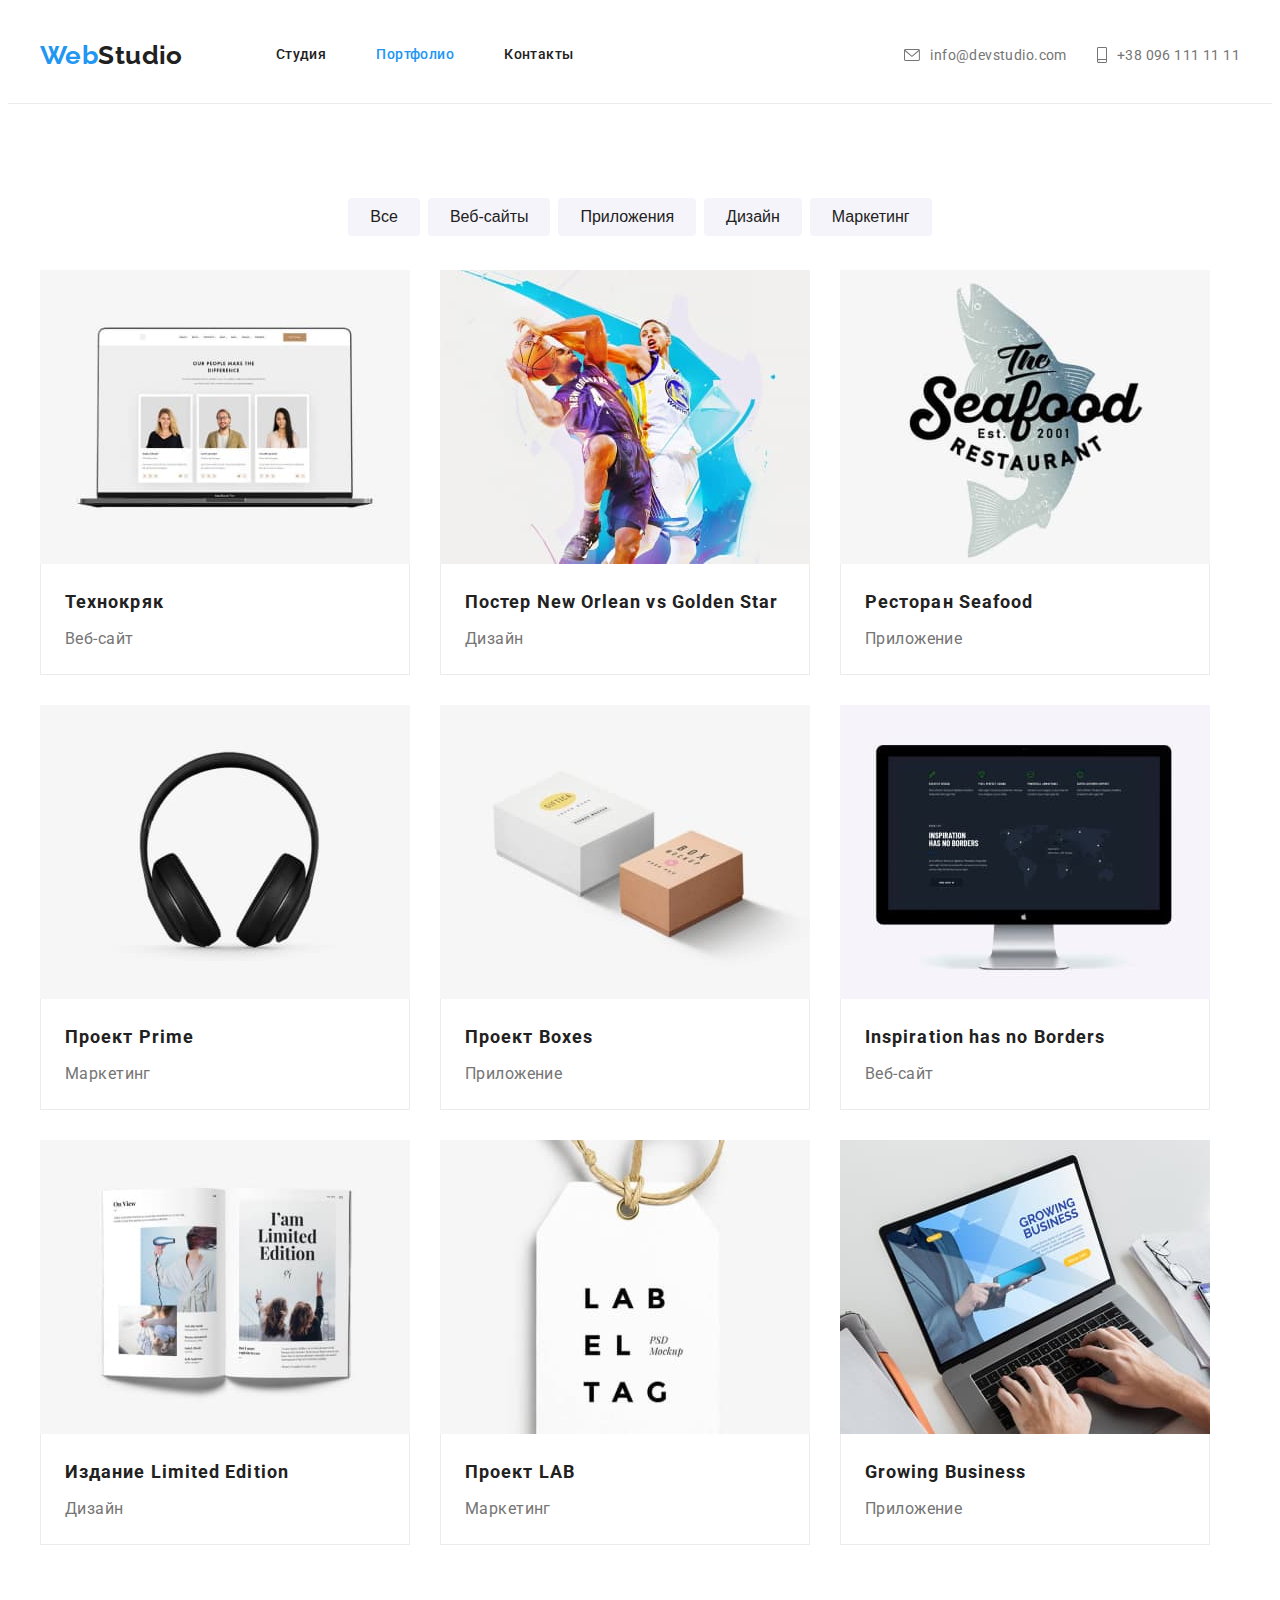
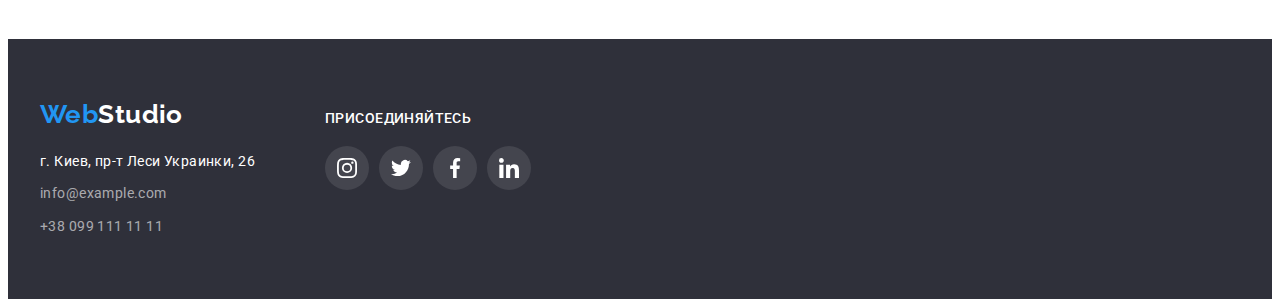
==== portfolio.html @ 48ccaeb3 "added hw-04 fiels" ====
<!DOCTYPE html>
<html lang="ru">
  <head>
    <meta charset="UTF-8" />
    <meta name="viewport" content="width=device-width, initial-scale=1.0" />
    <title>WebStudio</title>
    <link rel="preconnect" href="https://fonts.gstatic.com" />
    <link
      href="https://fonts.googleapis.com/css2?family=Raleway:wght@700&family=Roboto:wght@400;500;700;900&display=swap"
      rel="stylesheet"
    />
    <link
      rel="stylesheet"
      href="https://cdnjs.cloudflare.com/ajax/libs/modern-normalize/1.0.0/modern-normalize.min.css"
      integrity="sha512-ISS7cAi1PEhQ8jnbJpJZMd29NlhNj4AWYyLOSp2CE/CsHxTCu+r+t0D2yoJudVrd0/8fTVPUVDzY5Tvli75u/g=="
      crossorigin="anonymous"
    />
    <link rel="stylesheet" type="text/css" href="./css/common.css" />
    <link rel="stylesheet" type="text/css" href="./css/portfolio.css" />
  </head>
  <body>
    <!-- Header -->
    <header class="page-header">
      <div class="container">
        <nav class="header-nav">
          <a class="logo" href="./index.html">
            <span class="logo-accent">Web</span>Studio
          </a>
          <ul class="nav-list">
            <li class="nav-item">
              <a href="./index.html" class="link">Студия</a>
            </li>

            <li class="nav-item">
              <a href="./portfolio.html" class="link current">Портфолио</a>
            </li>

            <li class="nav-item">
              <a href="./contacts.html" class="link">Контакты</a>
            </li>
          </ul>
        </nav>
        <ul class="header-contacts">
          <li class="contacts-item">
            <a href="mailto:info@devstudio.com" class="link mail">
              <svg class="contacts-icon" width="16" height="12">
                <use href="./images/sprite.svg#icon-envelope" />
              </svg>
              info@devstudio.com
            </a>
          </li>

          <li class="contacts-item">
            <a href="tel:+380961111111" class="link tel">
              <svg class="contacts-icon" width="10" height="16">
                <use href="./images/sprite.svg#icon-smartphone" />
              </svg>
              +38 096 111 11 11</a
            >
          </li>
        </ul>
      </div>
    </header>
    <!-- Main -->
    <main>
      <!-- Poprtfolio section -->
      <section class="portfolio">
        <div class="container">
          <h1 class="visually-hidden">Portfolio</h1>
          <!-- Filter buttons list -->
          <ul class="filter">
            <li class="filter-item">
              <button class="btn">Все</button>
            </li>

            <li class="filter-item">
              <button class="btn">Веб-сайты</button>
            </li>

            <li class="filter-item">
              <button class="btn">Приложения</button>
            </li>

            <li class="filter-item">
              <button class="btn">Дизайн</button>
            </li>

            <li class="filter-item">
              <button class="btn">Маркетинг</button>
            </li>
          </ul>
          <!-- Projects list -->
          <ul class="portfolio-list">
            <li class="portfolio-item">
              <a class="portfolio-link" href="">
                <div class="thumb">
                  <img
                    class="item-image"
                    src="./images/portfolio/technocrack.jpg"
                    alt="Технокряк"
                    width="370"
                  />
                </div>

                <div class="text-wrapper">
                  <h2 class="portfolio-item-title">Технокряк</h2>
                  <p class="portfolio-item-subtitle">Веб-сайт</p>
                </div>
              </a>
            </li>

            <li class="portfolio-item">
              <a class="portfolio-link" href="">
                <div class="thumb">
                  <img
                    class="item-image"
                    src="./images/portfolio/no-vs-gs.jpg"
                    alt="New Orlean vs Golden Star"
                    width="370"
                  />
                </div>

                <div class="text-wrapper">
                  <h2 class="portfolio-item-title">
                    Постер New Orlean vs Golden Star
                  </h2>
                  <p class="portfolio-item-subtitle">Дизайн</p>
                </div>
              </a>
            </li>

            <li class="portfolio-item">
              <a class="portfolio-link" href="">
                <div class="thumb">
                  <img
                    class="item-image"
                    src="./images/portfolio/seafood.jpg"
                    alt="Ресторан Seafood"
                    width="370"
                  />
                </div>

                <div class="text-wrapper">
                  <h2 class="portfolio-item-title">Ресторан Seafood</h2>
                  <p class="portfolio-item-subtitle">Приложение</p>
                </div>
              </a>
            </li>

            <li class="portfolio-item">
              <a class="portfolio-link" href="">
                <div class="thumb">
                  <img
                    class="item-image"
                    src="./images/portfolio/prime.jpg"
                    alt="Проект Prime"
                    width="370"
                  />
                </div>

                <div class="text-wrapper">
                  <h2 class="portfolio-item-title">Проект Prime</h2>
                  <p class="portfolio-item-subtitle">Маркетинг</p>
                </div>
              </a>
            </li>

            <li class="portfolio-item">
              <a class="portfolio-link" href="">
                <div class="thumb">
                  <img
                    class="item-image"
                    src="./images/portfolio/boxes.jpg"
                    alt="Проект Boxes"
                    width="370"
                  />
                </div>

                <div class="text-wrapper">
                  <h2 class="portfolio-item-title">Проект Boxes</h2>
                  <p class="portfolio-item-subtitle">Приложение</p>
                </div>
              </a>
            </li>

            <li class="portfolio-item">
              <a class="portfolio-link" href="">
                <div class="thumb">
                  <img
                    class="item-image"
                    src="./images/portfolio/no-borders.jpg"
                    alt="Inspiration has no Borders"
                    width="370"
                  />
                </div>

                <div class="text-wrapper">
                  <h2 class="portfolio-item-title">
                    Inspiration has no Borders
                  </h2>
                  <p class="portfolio-item-subtitle">Веб-сайт</p>
                </div>
              </a>
            </li>

            <li class="portfolio-item last-item">
              <a class="portfolio-link" href="">
                <div class="thumb">
                  <img
                    class="item-image"
                    src="./images/portfolio/limited-edition.jpg"
                    alt="Издание Limited Edition"
                    width="370"
                  />
                </div>

                <div class="text-wrapper">
                  <h2 class="portfolio-item-title">Издание Limited Edition</h2>
                  <p class="portfolio-item-subtitle">Дизайн</p>
                </div>
              </a>
            </li>

            <li class="portfolio-item last-item">
              <a class="portfolio-link" href="">
                <div class="thumb">
                  <img
                    class="item-image"
                    src="./images/portfolio/lab.jpg"
                    alt="Проект LAB"
                    width="370"
                  />
                </div>

                <div class="text-wrapper">
                  <h2 class="portfolio-item-title">Проект LAB</h2>
                  <p class="portfolio-item-subtitle">Маркетинг</p>
                </div>
              </a>
            </li>

            <li class="portfolio-item last-item">
              <a class="portfolio-link" href="">
                <img
                  class="item-image"
                  src="./images/portfolio/growing-business.jpg"
                  alt="Growing Business"
                  width="370"
                />
                <div class="text-wrapper">
                  <h2 class="portfolio-item-title">Growing Business</h2>
                  <p class="portfolio-item-subtitle">Приложение</p>
                </div>
              </a>
            </li>
          </ul>
        </div>
      </section>
    </main>
    <!-- Footer -->
    <footer class="page-footer">
      <div class="container">
        <div class="footer-content">
          <a class="logo logo-footer" href="./index.html">
            <span class="logo-accent">Web</span>Studio
          </a>
          <address class="footer-address">
            г. Киев, пр-т Леси Украинки, 26
            <a href="mailto:info@example.com" class="link mail">
              info@example.com
            </a>
            <a href="tel:+380991111111" class="link tel"> +38 099 111 11 11 </a>
          </address>
        </div>
        <div class="footer-social">
          <h2 class="social-title">Присоединяйтесь</h2>
          <ul class="social">
            <li class="social-item">
              <a href="#" class="social-link">
                <svg class="social-icon" width="20" height="20">
                  <use href="./images/sprite.svg#icon-instagram" />
                </svg>
              </a>
            </li>

            <li class="social-item">
              <a href="#" class="social-link">
                <svg class="social-icon" width="20" height="20">
                  <use href="./images/sprite.svg#icon-twitter" />
                </svg>
              </a>
            </li>

            <li class="social-item">
              <a href="#" class="social-link">
                <svg class="social-icon" width="20" height="20">
                  <use href="./images/sprite.svg#icon-facebook" />
                </svg>
              </a>
            </li>

            <li class="social-item">
              <a href="#" class="social-link">
                <svg class="social-icon" width="20" height="20">
                  <use href="./images/sprite.svg#icon-linkedin" />
                </svg>
              </a>
            </li>
          </ul>
        </div>
      </div>
    </footer>
  </body>
</html>
---- css/common.css ----
ul,
li {
  list-style-type: none;
  padding: 0;
  margin: 0;
}

a {
  text-decoration: none;
  color: inherit;
}

/* Flat H, P parameters */
h1,
h2,
h3,
h4,
h5,
h6,
p {
  font-size: inherit;
  font-weight: 400;
  margin-top: 0;
  margin-bottom: 0;
  margin-block-start: 0;
  margin-block-end: 0;
}

img {
  display: block;
  max-width: 100%;
  height: auto;
}

/* -----Variables----- */
:root {
  --bg-color-main: #fff;
  --bg-color-secondary: #f5f4fa;
  --bg-color-dark: #2f303a;
  --font-color-main: #212121;
  --font-color-secondary: #757575;
  --font-color-white: #fff;
  --font-color-black: #000;
  --accent-color: #2196f3;
  --border-color: #ececec;
  --social-link-color: #afb1b8;
  --btn-boxshadow-color: rgba(0, 0, 0, 0.15);
  --team-mate-box-shadow: 0px 1px 3px rgba(0, 0, 0, 0.12),
    0px 1px 1px rgba(0, 0, 0, 0.14), 0px 2px 1px rgba(0, 0, 0, 0.2);
  --card-box-shadow: 0px 1px 1px rgba(0, 0, 0, 0.12),
    0px 4px 4px rgba(0, 0, 0, 0.06), 1px 4px 6px rgba(0, 0, 0, 0.16);
  --transparent-links: rgba(255, 255, 255, 0.6);
  --item-set-gap: 30px;
}

body {
  font-family: 'Roboto', sans-serif;
  font-style: normal;
  font-weight: 400;
  font-size: 14px;
  letter-spacing: 0.03em;
  color: var(--font-color-main);
  background-color: var(--bg-color-main);
}

/* -----Container----- */
.container {
  max-width: 1200px;
  margin: 0 auto;
  padding: 0 15px;
}

/* -----Logo----- */
.logo {
  font-family: 'Raleway', sans-serif;
  font-style: normal;
  font-weight: 700;
  font-size: 26px;
  line-height: 1.19;
  text-decoration: none;
}

.logo-accent {
  color: var(--accent-color);
}

.logo-footer {
  color: var(--font-color-white);
}

/* -----Visually hidden----- */
.visually-hidden {
  position: absolute;
  width: 1px;
  height: 1px;
  margin: -1px;
  border: 0;
  padding: 0;
  white-space: nowrap;
  clip-path: inset(100%);
  clip: rect(0 0 0 0);
  overflow: hidden;
}

/* -----Header styles----- */
.page-header {
  border-bottom: 1px solid var(--border-color);
}

.page-header .container {
  display: flex;
  justify-content: space-between;
  align-items: center;
}

.page-header a {
  padding: 32px 0;
}

.header-nav {
  display: flex;
  justify-content: space-between;
  align-items: center;

  font-weight: 500;
  font-size: 14px;
  line-height: 1.14;
}

.nav-list {
  display: flex;
  justify-content: space-between;
  margin-left: 93px;
}

.nav-item:not(:first-child) {
  margin-left: 50px;
}

.header-contacts {
  color: var(--font-color-secondary);

  display: flex;
}

.header-contacts .link {
  display: flex;
  align-items: center;
}

.contacts-item:nth-child(2) {
  margin-left: 30px;
}

.link:hover,
.link:focus {
  color: var(--accent-color);
}

.contacts-icon {
  margin-right: 10px;
  fill: currentColor;
}

.link.current {
  color: var(--accent-color);
}

/* -----Social styles----- */
.social {
  margin-top: 16px;
  display: flex;
  justify-content: space-around;
}

.social-item {
  display: flex;
  justify-content: center;

  border-radius: 50%;
}

.social-link {
  width: 44px;
  height: 44px;

  display: flex;
  justify-content: center;
  align-items: center;
}

.social-item:hover,
.social-item:focus {
  background-color: var(--accent-color);
}

.social-icon {
  fill: var(--social-link-color);
}

.social-item:hover .social-icon,
.social-item:focus .social-icon {
  fill: var(--bg-color-main);
}

/* -----Footer styles----- */
.page-footer {
  padding: 60px 0;
  background-color: var(--bg-color-dark);
}

.page-footer .container {
  display: flex;
  align-items: baseline;
}

.footer-address {
  display: flex;
  flex-direction: column;
  margin-top: 20px;

  font-style: normal;
  font-weight: 400;
  font-size: 14px;
  line-height: 1.71;

  color: var(--font-color-white);
}

.footer-address .link {
  margin-top: 9px;

  color: var(--transparent-links);
}

.footer-address .link:hover,
.footer-address .link:focus {
  color: var(--accent-color);
}

.footer-social {
  margin-left: 70px;
}

.social-title {
  font-weight: 500;
  line-height: 1.172;
  text-transform: uppercase;

  color: var(--font-color-white);
}

.social {
  margin-top: 20px;
}

footer .social-item {
  margin-right: 10px;
  background-color: rgba(255, 255, 255, 0.1);
}

footer .social-icon {
  fill: var(--bg-color-main);
}
---- css/portfolio.css ----
/* ----Filter buttons list---- */
.filter.btn {
  outline: none;
}

.btn {
  font-weight: 500;
  font-size: 16px;
  line-height: 1.62;

  text-align: center;

  color: var(--font-color-main);
  background-color: var(--bg-color-secondary);
  border-radius: 4px;
}

.btn:active,
.btn:hover,
.btn:focus {
  color: var(--font-color-white);

  background-color: var(--accent-color);

  box-shadow: 0px 3px 1px rgba(0, 0, 0, 0.1), 0px 1px 2px rgba(0, 0, 0, 0.08),
    0px 2px 2px rgba(0, 0, 0, 0.12);
  border-radius: 4px;

  outline: none;
}

/* ----Portfolio---- */
.portfolio {
  padding: 94px 0;
}

/* ----Filter---- */
.filter {
  display: flex;
  justify-content: center;
}

.filter-item {
  margin: 0 4px;
}

.btn {
  padding: 6px 22px;
  border: 0px solid transparent;
}

/* ----Projects list---- */

.portfolio-list {
  display: flex;
  flex-wrap: wrap;
  margin-top: 34px;
  margin-left: calc(-1 * var(--item-set-gap));
}

.portfolio-item {
  margin-bottom: 30px;
  max-width: 370px;
  flex-basis: calc(100% / 3 - var(--item-set-gap));
  margin-left: var(--item-set-gap);

  text-align: left;
}

.portfolio-item.last-item {
  margin-bottom: 0;
}

.portfolio-link {
  display: block;
}

.portfolio-link:focus,
.portfolio-link:hover {
  box-shadow: var(--card-box-shadow);
}

.text-wrapper {
  padding: 20px 24px;
  border: 1px solid var(--border-color);
  border-top: none;
}

.portfolio-item-title {
  font-weight: 700;
  font-size: 18px;
  line-height: 2;

  letter-spacing: 0.06em;

  color: var(--font-color-main);
}

.portfolio-item-subtitle {
  margin-top: 4px;

  font-size: 16px;
  line-height: 1.87;

  color: var(--font-color-secondary);
}
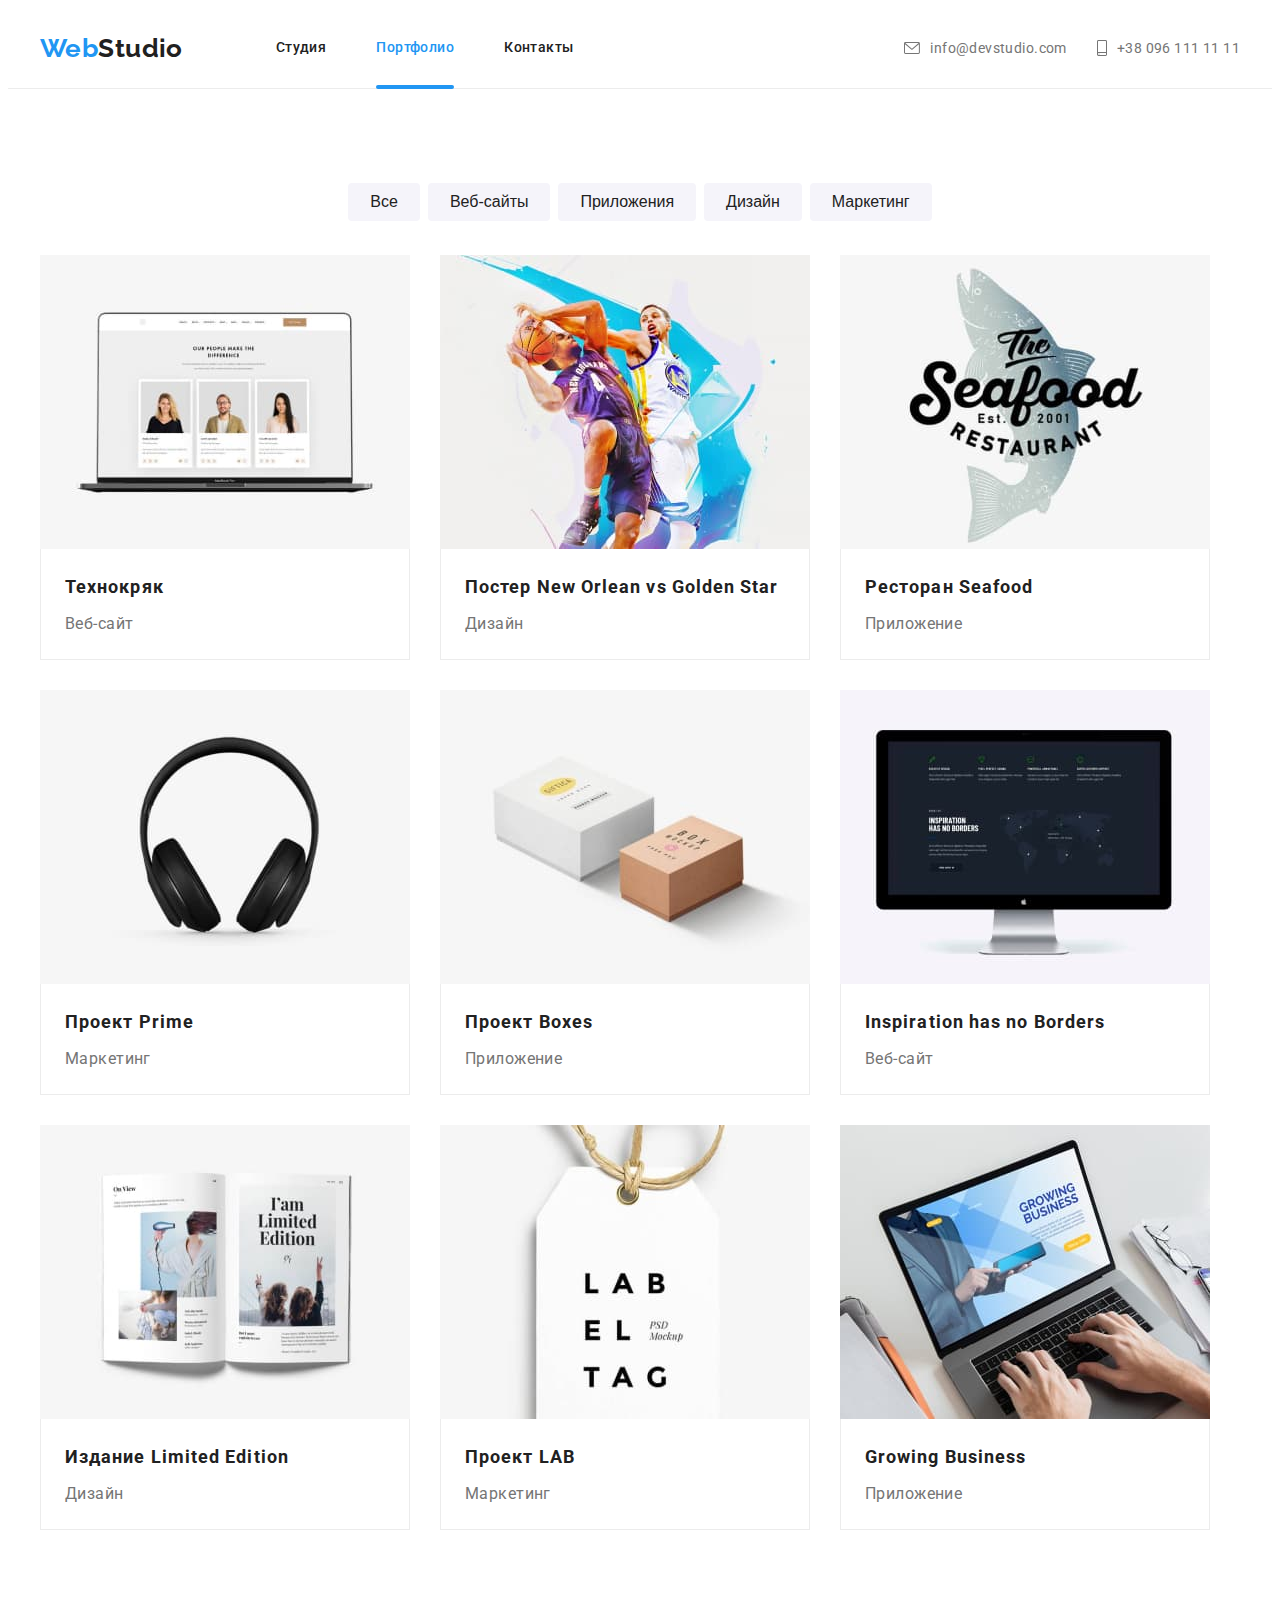
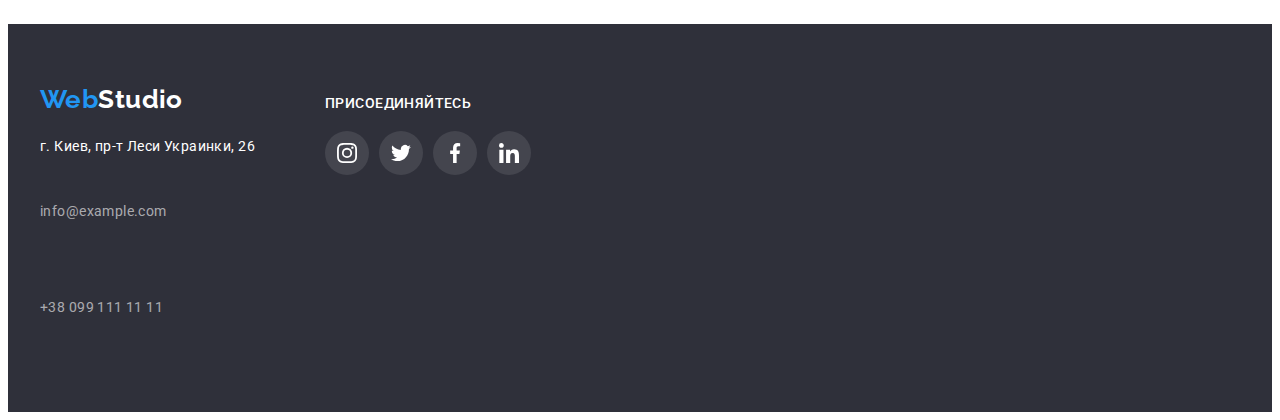
==== commit 1b376596: "added modal window, header link after effect" ====
--- a/portfolio.html
+++ b/portfolio.html
@@ -100,6 +100,14 @@
                     alt="Технокряк"
                     width="370"
                   />
+                  <div class="item-descr">
+                    <p class="descr-text">
+                      Технокряк это современная площадка распространения
+                      коронавируса. Компании используют эту платформу для
+                      цифрового шпионажа и атак на защищённые сервера
+                      конкурентов.
+                    </p>
+                  </div>
                 </div>
 
                 <div class="text-wrapper">
@@ -118,6 +126,14 @@
                     alt="New Orlean vs Golden Star"
                     width="370"
                   />
+                  <div class="item-descr">
+                    <p class="descr-text">
+                      Технокряк это современная площадка распространения
+                      коронавируса. Компании используют эту платформу для
+                      цифрового шпионажа и атак на защищённые сервера
+                      конкурентов.
+                    </p>
+                  </div>
                 </div>
 
                 <div class="text-wrapper">
@@ -138,6 +154,14 @@
                     alt="Ресторан Seafood"
                     width="370"
                   />
+                  <div class="item-descr">
+                    <p class="descr-text">
+                      Технокряк это современная площадка распространения
+                      коронавируса. Компании используют эту платформу для
+                      цифрового шпионажа и атак на защищённые сервера
+                      конкурентов.
+                    </p>
+                  </div>
                 </div>
 
                 <div class="text-wrapper">
@@ -156,6 +180,14 @@
                     alt="Проект Prime"
                     width="370"
                   />
+                  <div class="item-descr">
+                    <p class="descr-text">
+                      Технокряк это современная площадка распространения
+                      коронавируса. Компании используют эту платформу для
+                      цифрового шпионажа и атак на защищённые сервера
+                      конкурентов.
+                    </p>
+                  </div>
                 </div>
 
                 <div class="text-wrapper">
@@ -174,6 +206,14 @@
                     alt="Проект Boxes"
                     width="370"
                   />
+                  <div class="item-descr">
+                    <p class="descr-text">
+                      Технокряк это современная площадка распространения
+                      коронавируса. Компании используют эту платформу для
+                      цифрового шпионажа и атак на защищённые сервера
+                      конкурентов.
+                    </p>
+                  </div>
                 </div>
 
                 <div class="text-wrapper">
@@ -192,6 +232,14 @@
                     alt="Inspiration has no Borders"
                     width="370"
                   />
+                  <div class="item-descr">
+                    <p class="descr-text">
+                      Технокряк это современная площадка распространения
+                      коронавируса. Компании используют эту платформу для
+                      цифрового шпионажа и атак на защищённые сервера
+                      конкурентов.
+                    </p>
+                  </div>
                 </div>
 
                 <div class="text-wrapper">
@@ -212,6 +260,14 @@
                     alt="Издание Limited Edition"
                     width="370"
                   />
+                  <div class="item-descr">
+                    <p class="descr-text">
+                      Технокряк это современная площадка распространения
+                      коронавируса. Компании используют эту платформу для
+                      цифрового шпионажа и атак на защищённые сервера
+                      конкурентов.
+                    </p>
+                  </div>
                 </div>
 
                 <div class="text-wrapper">
@@ -230,6 +286,14 @@
                     alt="Проект LAB"
                     width="370"
                   />
+                  <div class="item-descr">
+                    <p class="descr-text">
+                      Технокряк это современная площадка распространения
+                      коронавируса. Компании используют эту платформу для
+                      цифрового шпионажа и атак на защищённые сервера
+                      конкурентов.
+                    </p>
+                  </div>
                 </div>
 
                 <div class="text-wrapper">
@@ -241,12 +305,22 @@
 
             <li class="portfolio-item last-item">
               <a class="portfolio-link" href="">
-                <img
-                  class="item-image"
-                  src="./images/portfolio/growing-business.jpg"
-                  alt="Growing Business"
-                  width="370"
-                />
+                <div class="thumb">
+                  <img
+                    class="item-image"
+                    src="./images/portfolio/growing-business.jpg"
+                    alt="Growing Business"
+                    width="370"
+                  />
+                  <div class="item-descr">
+                    <p class="descr-text">
+                      Технокряк это современная площадка распространения
+                      коронавируса. Компании используют эту платформу для
+                      цифрового шпионажа и атак на защищённые сервера
+                      конкурентов.
+                    </p>
+                  </div>
+                </div>
                 <div class="text-wrapper">
                   <h2 class="portfolio-item-title">Growing Business</h2>
                   <p class="portfolio-item-subtitle">Приложение</p>
--- a/css/common.css
+++ b/css/common.css
@@ -42,6 +42,7 @@
   --font-color-white: #fff;
   --font-color-black: #000;
   --accent-color: #2196f3;
+  --accent-color-op09: rgba(33, 149, 243, 0.9);
   --border-color: #ececec;
   --social-link-color: #afb1b8;
   --btn-boxshadow-color: rgba(0, 0, 0, 0.15);
@@ -51,6 +52,8 @@
     0px 4px 4px rgba(0, 0, 0, 0.06), 1px 4px 6px rgba(0, 0, 0, 0.16);
   --transparent-links: rgba(255, 255, 255, 0.6);
   --item-set-gap: 30px;
+  --transparent-items: rgba(47, 48, 58, 0.8);
+  --backdrop-op02: rgba(0, 0, 0, 0.2);
 }
 
 body {
@@ -113,10 +116,6 @@
   align-items: center;
 }
 
-.page-header a {
-  padding: 32px 0;
-}
-
 .header-nav {
   display: flex;
   justify-content: space-between;
@@ -129,12 +128,15 @@
 
 .nav-list {
   display: flex;
-  justify-content: space-between;
   margin-left: 93px;
 }
 
 .nav-item:not(:first-child) {
   margin-left: 50px;
+}
+
+.link {
+  padding: 32px 0;
 }
 
 .header-contacts {
@@ -164,6 +166,23 @@
 
 .link.current {
   color: var(--accent-color);
+  position: relative;
+}
+
+.current::after {
+  content: '';
+
+  position: absolute;
+  top: 78px;
+  left: 0;
+
+  display: block;
+  width: 100%;
+  height: 4px;
+
+  background: var(--accent-color);
+
+  border-radius: 2px;
 }
 
 /* -----Social styles----- */
@@ -178,6 +197,10 @@
   justify-content: center;
 
   border-radius: 50%;
+
+  background-color: transparent;
+
+  transition: 250ms cubic-bezier(0.4, 0, 0.2, 1);
 }
 
 .social-link {
@@ -192,15 +215,23 @@
 .social-item:hover,
 .social-item:focus {
   background-color: var(--accent-color);
+
+  transition: 250ms cubic-bezier(0.4, 0, 0.2, 1);
 }
 
 .social-icon {
   fill: var(--social-link-color);
+
+  transition: 250ms cubic-bezier(0.4, 0, 0.2, 1),
+    fill 250ms cubic-bezier(0.4, 0, 0.2, 1);
 }
 
 .social-item:hover .social-icon,
 .social-item:focus .social-icon {
   fill: var(--bg-color-main);
+
+  transition: 250ms cubic-bezier(0.4, 0, 0.2, 1),
+    fill 250ms cubic-bezier(0.4, 0, 0.2, 1);
 }
 
 /* -----Footer styles----- */
@@ -231,11 +262,14 @@
   margin-top: 9px;
 
   color: var(--transparent-links);
+  transition: color 250ms cubic-bezier(0.4, 0, 0.2, 1);
 }
 
 .footer-address .link:hover,
 .footer-address .link:focus {
   color: var(--accent-color);
+
+  transition: color 250ms cubic-bezier(0.4, 0, 0.2, 1);
 }
 
 .footer-social {
@@ -262,3 +296,52 @@
 footer .social-icon {
   fill: var(--bg-color-main);
 }
+
+/* -----Backdrop styles----- */
+.backdrop {
+  position: fixed;
+  top: 0;
+  left: 0;
+
+  width: 100%;
+  height: 100%;
+
+  background-color: var(--backdrop-op02);
+  visibility: visible;
+}
+
+.backdrop.is-hidden {
+  opacity: 0;
+  pointer-events: none;
+  visibility: hidden;
+}
+
+.modal {
+  position: absolute;
+  top: 50%;
+  left: 50%;
+  transform: translate(-50%, -50%);
+
+  min-width: 528px;
+  min-height: 581px;
+
+  /* padding: 8px; */
+
+  background-color: var(--bg-color-main);
+}
+
+.close-btn {
+  position: absolute;
+
+  padding: 0;
+
+  right: 8px;
+  top: 8px;
+
+  background-color: transparent;
+  border: none;
+}
+
+.close-btn > .social-icon {
+  fill: none;
+}
--- a/css/portfolio.css
+++ b/css/portfolio.css
@@ -13,6 +13,8 @@
   color: var(--font-color-main);
   background-color: var(--bg-color-secondary);
   border-radius: 4px;
+
+  cursor: pointer;
 }
 
 .btn:active,
@@ -104,3 +106,45 @@
 
   color: var(--font-color-secondary);
 }
+
+.thumb {
+  position: relative;
+}
+
+.item-descr {
+  position: absolute;
+  top: 0;
+  left: 0;
+
+  width: 100%;
+  height: 100%;
+  overflow: hidden;
+}
+
+.descr-text {
+  width: 100%;
+  height: 100%;
+
+  padding: 63px 24px;
+
+  font-size: 18px;
+
+  line-height: 1.555;
+  letter-spacing: 0.03em;
+
+  color: var(--font-color-white);
+
+  background-color: var(--accent-color-op09);
+  /* opacity: 0; */
+
+  overflow: auto;
+  transform: translateY(100%);
+  transition: 250ms cubic-bezier(0.4, 0, 0.2, 1);
+}
+
+.portfolio-item:hover .descr-text,
+.portfolio-item:focus .descr-text {
+  /* opacity: 1; */
+  transform: translateY(0);
+  transition: 250ms cubic-bezier(0.4, 0, 0.2, 1);
+}
